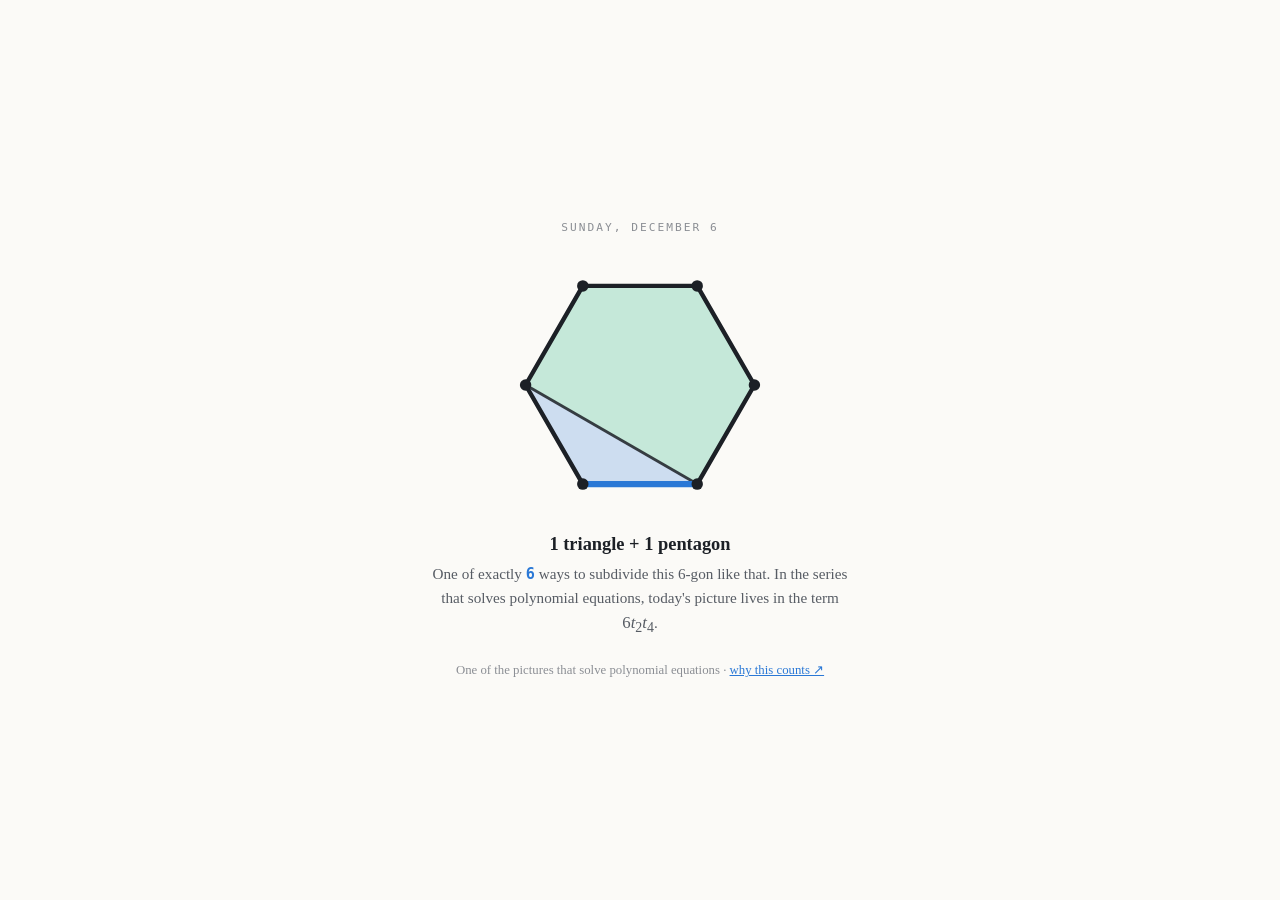
==== extension/newtab.html @ bb097b3c "Interactive companion site: subdigon explorer, series browser, paneling operator, root playground, c" ====
<!DOCTYPE html>
<html lang="en">
<head>
<meta charset="utf-8">
<meta name="viewport" content="width=device-width, initial-scale=1">
<title>Subdigon of the Day</title>
<style>
:root {
  --paper: #FBFAF7; --plate: #FFFFFF; --ink: #1C2026; --ink-2: #575C64;
  --muted: #8B8E94; --hairline: #E5E3DC; --accent: #2a78d6;
  --f3: #2a78d6; --f4: #eb6834; --f5: #1baf7a; --f6: #eda100; --f7: #e87ba4;
}
@media (prefers-color-scheme: dark) {
  :root {
    --paper: #14171C; --plate: #1B1F26; --ink: #E9E7E1; --ink-2: #B4B8BF;
    --muted: #878B92; --hairline: #2A2F37; --accent: #3987e5;
    --f3: #3987e5; --f4: #d95926; --f5: #199e70; --f6: #c98500; --f7: #d55181;
  }
}
* { box-sizing: border-box; }
body {
  margin: 0; min-height: 100vh; display: grid; place-items: center;
  background: var(--paper); color: var(--ink);
  font-family: "Iowan Old Style", Georgia, serif;
}
.card {
  text-align: center; padding: 2.5rem 2rem; max-width: 30rem;
}
.eyebrow {
  font-family: ui-monospace, Menlo, monospace; font-size: 0.7rem;
  letter-spacing: 0.18em; text-transform: uppercase; color: var(--muted);
}
.subdigon { display: block; margin: 1.2rem auto; }
.subdigon .face-3 { fill: color-mix(in srgb, var(--f3) 22%, transparent); }
.subdigon .face-4 { fill: color-mix(in srgb, var(--f4) 22%, transparent); }
.subdigon .face-5 { fill: color-mix(in srgb, var(--f5) 24%, transparent); }
.subdigon .face-6 { fill: color-mix(in srgb, var(--f6) 24%, transparent); }
.subdigon .face-7 { fill: color-mix(in srgb, var(--f7) 24%, transparent); }
.subdigon .outline { fill: none; stroke: var(--ink); stroke-width: 1.7; stroke-linejoin: round; }
.subdigon .diagonal { stroke: var(--ink); stroke-width: 1.1; opacity: 0.85; }
.subdigon .root-edge { stroke: var(--accent); stroke-width: 2.4; stroke-linecap: round; }
.subdigon .vertex { fill: var(--ink); }
h1 { font-size: 1.15rem; font-weight: 600; margin: 0.2rem 0; }
p { color: var(--ink-2); font-size: 0.95rem; line-height: 1.55; margin: 0.4rem 0; }
.count { font-family: ui-monospace, Menlo, monospace; color: var(--accent); font-weight: 600; }
.math { font-family: "STIX Two Text", "Times New Roman", serif; font-size: 1.05rem; }
a { color: var(--accent); }
.foot { margin-top: 1.4rem; font-size: 0.8rem; color: var(--muted); }
</style>
</head>
<body>
<main class="card">
  <p class="eyebrow" id="date"></p>
  <div id="figure"></div>
  <h1 id="title"></h1>
  <p id="detail"></p>
  <p class="foot">One of the pictures that solve polynomial equations ·
  <a id="site-link" href="https://mathmaster1296.github.io/geode/">why this counts ↗</a></p>
</main>
<script type="module" src="newtab.js"></script>
</body>
</html>
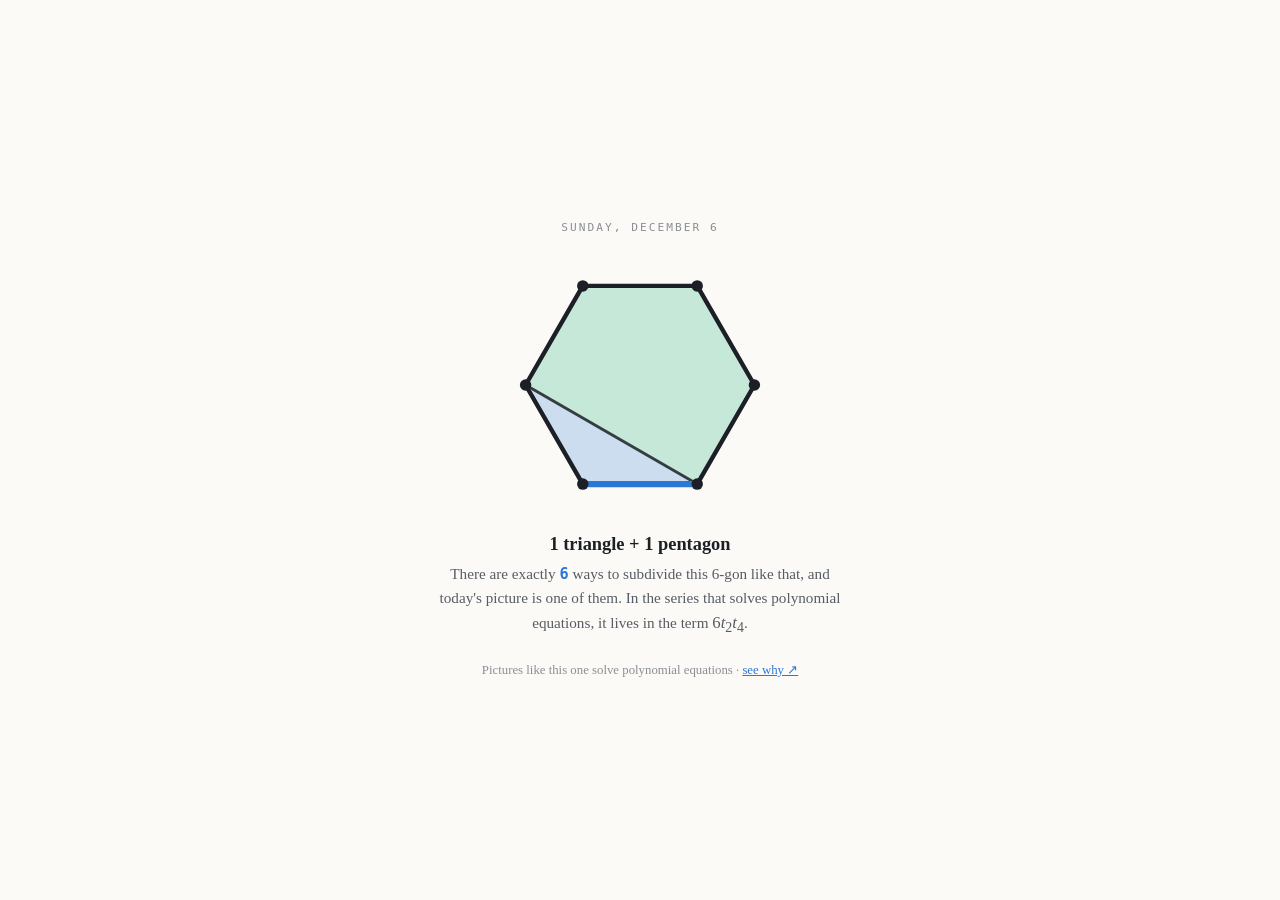
==== commit 61c90f46: "Tighten the writing across README, page copy, and extension strings" ====
--- a/extension/newtab.html
+++ b/extension/newtab.html
@@ -54,8 +54,8 @@
   <div id="figure"></div>
   <h1 id="title"></h1>
   <p id="detail"></p>
-  <p class="foot">One of the pictures that solve polynomial equations ·
-  <a id="site-link" href="https://mathmaster1296.github.io/geode/">why this counts ↗</a></p>
+  <p class="foot">Pictures like this one solve polynomial equations ·
+  <a id="site-link" href="https://mathmaster1296.github.io/geode/">see why ↗</a></p>
 </main>
 <script type="module" src="newtab.js"></script>
 </body>
